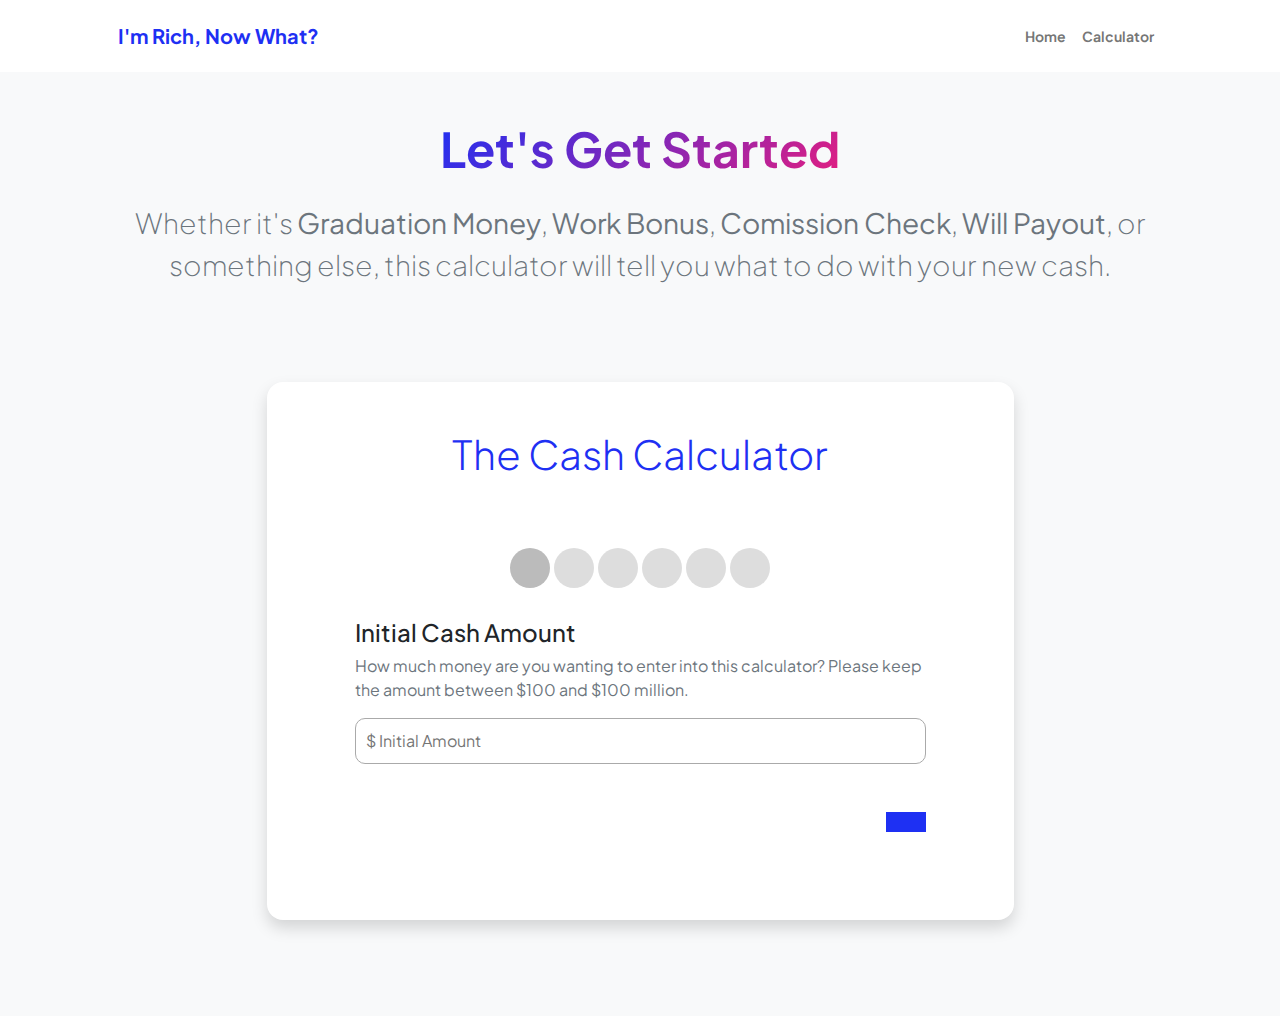
==== calc.html @ 9dc25fd2 "first commit" ====
<!DOCTYPE html>
<html lang="en">
    <head>
        <script src="https://kit.fontawesome.com/971bc65c0e.js" crossorigin="anonymous"></script>
        <script src="https://code.jquery.com/jquery-3.6.0.min.js"></script>

        <meta charset="utf-8" />
        <meta name="viewport" content="width=device-width, initial-scale=1, shrink-to-fit=no" />
        <meta name="description" content="" />
        <meta name="author" content="" />
        <title>Calculator</title>
        <!-- Favicon-->
        <link rel="icon" type="image/x-icon" href="assets/piggybank.png" />
        <!-- Custom Google font-->
        <link rel="preconnect" href="https://fonts.googleapis.com" />
        <link rel="preconnect" href="https://fonts.gstatic.com" crossorigin />
        <link href="https://fonts.googleapis.com/css2?family=Plus+Jakarta+Sans:wght@100;200;300;400;500;600;700;800;900&amp;display=swap" rel="stylesheet" />
        <!-- Bootstrap icons-->
        <link href="https://cdn.jsdelivr.net/npm/bootstrap-icons@1.8.1/font/bootstrap-icons.css" rel="stylesheet" />
        <!-- Core theme CSS (includes Bootstrap)-->
        <link href="css/styles.css" rel="stylesheet" />
    </head>
    <body class="d-flex flex-column h-100 bg-light">
        <main class="flex-shrink-0">
            <!-- Navigation-->
            <nav class="navbar navbar-expand-lg navbar-light bg-white py-3">
                <div class="container px-5">
                    <a class="navbar-brand" href="index.html"><span class="fw-bolder text-primary">I'm Rich, Now What?</span></a>
                    <button class="navbar-toggler" type="button" data-bs-toggle="collapse" data-bs-target="#navbarSupportedContent" aria-controls="navbarSupportedContent" aria-expanded="false" aria-label="Toggle navigation"><span class="navbar-toggler-icon"></span></button>
                    <div class="collapse navbar-collapse" id="navbarSupportedContent">
                        <ul class="navbar-nav ms-auto mb-2 mb-lg-0 small fw-bolder">
                            <li class="nav-item"><a class="nav-link" href="index.html">Home</a></li>
                            <li class="nav-item"><a class="nav-link" href="calc.html">Calculator</a></li>
                            <!-- <li class="nav-item"><a class="nav-link" href="projects.html">Projects</a></li>
                            <li class="nav-item"><a class="nav-link" href="contact.html">Contact</a></li> -->
                        </ul>
                    </div>
                </div>
            </nav>
            <!-- Page Content-->
            <div class="container px-5 my-5">
                <div class="text-center mb-5">
                    <h1 class="display-5 fw-bolder mb-0"><span class="text-gradient d-inline">Let's Get Started</span></h1>
                    <br>
                    <div class="fs-3 fw-light text-muted">Whether it's <strong>Graduation Money</strong>, <strong>Work Bonus</strong>, <strong>Comission Check</strong>, <strong>Will Payout</strong>, or something else, this calculator will tell you what to do with your new cash. </div>
                </div>
                <div class="row gx-5 justify-content-center">
                    <div class="col-lg-11 col-xl-9 col-xxl-8">
                        <div class="container mt-5">
                            <div class="row d-flex justify-content-center align-items-center">
                                <div class="col-md-12">
                                    <div class="card shadow border-0 rounded-4 mb-5">
                                        <div class="card-body p-5">
                                            <div class="row align-items-center gx-5">
                                                <div class="col text-center text-lg-start mb-4 mb-lg-0">
                                                    <h2 class=" text-center display-6 mb-0  text-primary"><span class="d-inline" id="register">The Cash Calculator</h2>

                                                    <div class="input-group">



                                                        <form id="regForm">
                                                            
            
                                                            <div class="all-steps" id="all-steps"> 
                                                            <span class="step"><i class="fa fa-money"></i></span> 
                                                            <span class="step"><i class="fa fa-credit-card"></i></span>
                                                            <span class="step"><i class="fa fa-person-digging"></i></span>
                                                            <span class="step"><i class="fa fa-house"></i></span>
                                                            <span class="step"><i class="fa fa-umbrella"></i></span>
                                                            <span class="step"><i class="fa fa-money-bill-trend-up"></i></span>                                                   
                                                            </div>
                                            
                                                            <div class="tab">
                                                                <h4>Initial Cash Amount</h4>
                                                                <p class="text-muted">How much money are you wanting to enter into this calculator? Please keep the amount between $100 and $100 million.</p>
                                                                <p><input placeholder="$ Initial Amount" oninput="clearError(this)" onblur="validateInput(this)" name="amt"></p>
                                                            </div>
                                                            
                                                            <script>
                                                                function validateInput(input) {
                                                                    console.log(input.value)
                                                                    const enteredValue = parseFloat(input.value.replace(/,/g, ''));


                                                                    console.log(enteredValue)
                                                                    if (isNaN(enteredValue)) {
                                                                        // Display an error message for non-numeric input
                                                                        alert("Please enter a valid numeric value.");
                                                                        input.value = ''; // Clear the input field
                                                                    } else if (enteredValue < 100 || enteredValue > 100000000) {
                                                                        // Display an error message for out-of-range values
                                                                        alert("Please enter an amount between $100 and $100 million.");
                                                                        input.value = ''; // Clear the input field
                                                                    }
                                                                }
                                                            
                                                                function clearError(input) {
                                                                    // Clear the error message and reset the class on input
                                                                    input.className = '';
                                                                }
                                                            </script>
                                                            
                                                            <div class="tab">
                                                                <h4>Credit Card Debt</h4>
                                                                <p class="text-muted">How much <strong>Credit Card Debt</strong> do you have? Credit Card Debt is money you owe from using a credit card that's not paid off yet.</p>
                                                                <p><input placeholder="$ Credit Card Debt" onblur="validateNumberInput(this, 'ccDebt')"  name="ccDebt"></p>
                                                            </div>
                                                            
                                                            
                                                            <div class="tab">
                                                                <h4>Other High Interest Debt</h4>
                                                                <p class="text-muted">Do you have any other <strong>high interest debt</strong> aside from credit card debt? We consider any loan above a 10% APR as "High Interest Debt". Other high interest debts might include Payday Loans, Personal Loans, Auto Title Loans, etc... Please enter a specific amount.</p>
                                                                <p><input placeholder="$ Other high interest debt" onblur="validateNumberInput(this, 'otherDebt')" name="otherDebt"></p>
                                                            </div>
                                                            
                                                            <div class="tab">
                                                                <h4>Montly Household Spend</h4>
                                                                <p class="text-muted">About how much does your household spend a month? This doesn't have to be exact. </p>
                                                                <p><input placeholder="$ Monthly Household Spend" onblur="validateNumberInput(this, 'monthSpend')" name="monthSpend"></p>
                                                            </div>

                                                            <div class="tab">
                                                                <h4>Emergency Fund</h4>
                                                                <p class="text-muted">How much do you have set aside as an emergecy fund?  </p>
                                                                <p class="text-muted2">An <strong>Emergency Fund</strong> is a pool of money set aside to help you cover unexpected or urgent expenses that might come up in your life. It acts like a safety net to provide financial security when unexpected events occur, such as medical emergencies, car repairs, job loss, or other unforeseen situations. </p>
                                                                <p><input placeholder="$ Current Emergency Fund Amount" onblur="validateNumberInput(this, 'emrgFund')" name="emrgFund"></p>
                                                            </div>
                                            
                                                            <div class="tab">
                                                                <h4>Roth IRA</h4>
                                                                <p class="text-muted">How much have you contributed to your <strong>Roth IRA</strong> this year? This amount cannot be over $6,500 as that is the highest amount that you can contribute annually.</p>
                                                                <p><input placeholder="$ Current RothIRA Contribution" onblur="validateRothIRA(this)" name="rothIRA"></p>
                                                            </div>
                                                            
                                                            <script>
                                                             
                                                                function validateNumberInput(input, fieldName) {
                                                                    const enteredValue = parseFloat(input.value);
                                                                    if (isNaN(enteredValue)) {
                                                                        // Display an error message for non-numeric input
                                                                        alert(`Please enter a valid numeric value for ${fieldName}.`);
                                                                        input.value = ''; // Clear the input field
                                                                    }
                                                                }

                                                            
                                                                function validateRothIRA(input) {
                                                                    const enteredValue = parseFloat(input.value);
                                                                    if (isNaN(enteredValue) || enteredValue < 0 || enteredValue > 6500) {
                                                                        // Display an error message for invalid values
                                                                        alert("Please enter a valid contribution amount for Roth IRA between 0 and $6,500.");
                                                                        input.value = ''; // Clear the input field
                                                                    }
                                                                }
                                                            </script>
                                                            
                                                            <!-- RESULTS!!! -->
                                                            <div class="thanks-message text-center" id="text-message">
                                                                <h3>Initial Amount: </h3>
                                                                <h1 class="display-5 fw-bolder mb-0 text-gradient d-inline">$<span class="text-gradient d-inline" id="amtCell"></span></h1>
                                                                <br>

                                                                <div class="row mt-4">
                                                                    <div class="col-md-3">
                                                                        <img src="assets/creditcards.png" class="img-fluid" alt="creditcards">
                                                                    </div>
                                                                    <div class="col-md-9">
                                                                        <h3>Use <strong>$<span id="ccDebtPAYCell"></span></strong> to pay off your Credit Card Debt</h3>
                                                                        <p class="text-muted">Do this today! Credit card debit is some of the worst debt you can have because of their extremely high APR. Now that you have the money, pay it off!</p>
                                                                    </div>
                                                                </div>
                                                                
                                                                <div class="row mt-4">
                                                                    <div class="col-md-3">
                                                                        <img src="assets/shovel.png" class="img-fluid" alt="Shovel">
                                                                    </div>
                                                                    <div class="col-md-9">
                                                                        <h3>Use <strong>$<span id="otherDebtPAYCell"></span></strong> to pay off any other High Interst Debt of 10% APR or higher</h3>
                                                                        <p class="text-muted">Get yourself out of the hole of debt. By putting money towards your high interest debt, compounding interest will stop being your enemy and become your best friend.</p>
                                                                    </div>
                                                            
                                                                </div>
                                                                
                                                                <div class="row mt-4">
                                                                    <div class="col-md-3">
                                                                        <img src="assets/umbrella.png" class="img-fluid" alt="Umbrella">
                                                                    </div>
                                                                    <div class="col-md-9">
                                                                        <h3>Use <strong>$<span id="emrgFundPAYCell"></span></strong> to put towards your Emergency Fund</h3>
                                                                        <p class="text-muted">Place money in a high-yield savings account. Keep it untouched unless truly necessary. The emergency fund is a safety net for unexpected events like medical issues, job loss, or car repairs. It avoids relying on loans and provides stability during tough times.</p>
                                                                    </div>
                                                                    
                                                                </div>
                                                                
                                                                <div class="row mt-4">
                                                                    <div class="col-md-3">
                                                                        <img src="assets/piggybank.png" class="img-fluid" alt="Piggybank">
                                                                    </div>
                                                                    <div class="col-md-9">
                                                                        <h3>Use <strong>$<span id="rothIRAPAYCell"></span></strong> to put into a Roth IRA</h3>
                                                                        <p class="text-muted">Contributing to a Roth IRA is important because it allows you to save money for retirement in a tax-efficient way. The contributions you make are with after-tax dollars, so when you take it out later, it's usually tax-free. This saves taxes and gives more retirement money.</p>
                                                                    </div>
                                                                </div>
                                                                <br>

                                                                <h4>Remaining balance for other Investments:</h4>
                                                                <h2 class="display-5 fw-bolder mb-0 text-gradient d-inline">$<span class="text-gradient d-inline" id="updatedAmtValue"></span></h2>
                                                                <br>
                                                                <br>
                                                                <p>I follow the 40-40-20 investment strategy. This means I recommend investing 40% in low risk investments, 40% in medium risk investments, and use the last 20% for high risk investments.</p>
                                                                <br>
                                                                <div class="row mt-4">
                                                                    <div class="col-md-3">
                                                                        <img src="assets/green40.png" class="img-fluid" alt="green40">
                                                                    </div>
                                                                    <div class="col-md-9">
                                                                        <h3>Low Risk Investments: <strong>$<span id="lowInvestment"></span></strong></h3>
                                                                        <p class="text-muted">You should shoot for a 5%-8% return on investment. The goal of this investment is to cover for inflation.</p>
                                                                        <ul id="myList">
                                                                            <li>High-Yield Savings Account</li>
                                                                            <li>Bonds</li>
                                                                            <li>Treasury bills</li>
                                                                        </ul>
                                                                    </div>
                                                                </div>
                                                                <div class="row mt-4">
                                                                    <div class="col-md-3">
                                                                        <img src="assets/orange40.png" class="img-fluid" alt="orange40">
                                                                    </div>
                                                                    <div class="col-md-9">
                                                                        <h3>Medium Risk Investments: <strong>$<span id="medInvestment"></span></strong></h3>
                                                                        <p class="text-muted">The goal of the medium risk investments is a 10%-30% return on investment.</p>
                                                                    
                                                                        <ul id="myList">
                                                                            <li>Index Funds</li>
                                                                            <li>Stock Market</li>
                                                                            <li>Mutual Funds</li>
                                                                        </ul>
                                                                    </div>
                                                                </div>
                                                                <div class="row mt-4">
                                                                    <div class="col-md-3">
                                                                        <img src="assets/red20.png" class="img-fluid" alt="red20">
                                                                    </div>
                                                                    <div class="col-md-9">
                                                                        <h3>High Risk Investments: <strong>$<span id="highInvestment"></span></strong></h3>
                                                                        <p class="text-muted">The last 20% of your investment money CAN go towards riskier investments (you don't have to if you want to be more risk adverse). These are the investments that can lead to 2-10X of return. Go for the Grand Slam. However, never invest money here that you cannot live with out. Also, never go in on only one high risk investment. </p>
                                                                        <ul id="myList">
                                                                            <li>Real Estate</li>
                                                                            <li>Venture Capital</li>
                                                                            <li>Cryptocurrency</li>
                                                                        </ul>
                                                                    </div>
                                                                </div>
                                                                <br>
                                                                <br>
                                                                <br>

                                                                <p>REMEMBER! I am not a financial advisor by any means. This is just my take on smart finance. Please don't sue me if you lose money in investments. Much appreciated.</p>
                                                            </div>

                           


                                                            <script>
                                                                const userInput = {
                                                                  amt: 0,
                                                                  ccDebt: 0,
                                                                  otherDebt: 0,
                                                                  monthSpend: 0,
                                                                  emrgFund: 0,
                                                                  rothIRA: 0,
                                                                  ccDebtPAY: 0,
                                                                  otherDebtPAY: 0,
                                                                  emrgFundPAY: 0,
                                                                  emrgFundValue: 0,
                                                                  rothIRAPAY: 0,
                                                                  rothIRAValue: 0,
                                                                };
                                                                
                                                                const amt = document.querySelector('input[name="amt"]');
                                                                const ccDebt = document.querySelector('input[name="ccDebt"]');
                                                                const otherDebt = document.querySelector('input[name="otherDebt"]');
                                                                const monthSpend = document.querySelector('input[name="monthSpend"]');
                                                                const emrgFund = document.querySelector('input[name="emrgFund"]');
                                                                const rothIRA = document.querySelector('input[name="rothIRA"]');
                                                                
                                                                const amtCell = document.getElementById('amtCell');
                                                                const ccDebtCell = document.getElementById('ccDebtCell');
                                                                const otherDebtCell = document.getElementById('otherDebtCell');
                                                                const monthSpendCell = document.getElementById('monthSpendCell');
                                                                const emrgFundCell = document.getElementById('emrgFundCell');
                                                                const rothIRACell = document.getElementById('rothIRACell');
                                                                
                                                                amt.addEventListener('input', function () {
                                                                    const enteredValue = parseFloat(amt.value.replace(/,/g, '')) || 0;

                                                                    // Update userInput.amt with the parsed value
                                                                    userInput.amt = enteredValue;
                                                                    amtCell.textContent = enteredValue.toLocaleString('en-US'); // Display with two decimal places

                                                                });
                                                                
                                                                ccDebt.addEventListener('blur', function () {
                                                                  handleBlur(ccDebt, 'ccDebt'); 
                                                                  const enteredValue = parseFloat(ccDebt.value.replace(/,/g, '')) || 0;

                                                                    // Update userInput.amt with the parsed value
                                                                  userInput.ccDebt = enteredValue;
                                                                  //ccDebtCell.textContent = userInput.ccDebt.toFixed(0); // Display with two decimal places
                                                                  calculateCCDebtPAY();
                                                                });
                                                                
                                                                otherDebt.addEventListener('blur', function () {
                                                                  handleBlur(otherDebt, 'otherDebt');
                                                                  const enteredValue = parseFloat(otherDebt.value.replace(/,/g, '')) || 0;

                                                                  userInput.otherDebt = enteredValue;
                                                                  //otherDebtCell.textContent = userInput.otherDebt.toFixed(0); // Display with two decimal places
                                                                  calculateOtherDebtPAY();
                                                                });
                                                                
                                                                monthSpend.addEventListener('blur', function () {
                                                                  handleBlur(monthSpend, 'monthSpend');
                                                                  const enteredValue = parseFloat(monthSpend.value.replace(/,/g, '')) || 0;

                                                                  userInput.monthSpend = enteredValue;
                                                                  //monthSpendCell.textContent = userInput.monthSpend.toFixed(0); // Display with two decimal places
                                                                });
                                                                
                                                                emrgFund.addEventListener('blur', function () {
                                                                  handleBlur(emrgFund, 'emrgFund');  
                                                                  const enteredValue = parseFloat(emrgFund.value.replace(/,/g, '')) || 0;

                                                                  userInput.emrgFund = enteredValue;
                                                                  //emrgFundCell.textContent = userInput.emrgFund.toFixed(0); // Display with two decimal places
                                                                  calculateEmrgFundPAY();
                                                                });
                                                                
                                                                rothIRA.addEventListener('blur', function () {
                                                                  handleBlur(rothIRA, 'rothIRA');
                                                                  const enteredValue = parseFloat(rothIRA.value.replace(/,/g, '')) || 0;

                                                                  userInput.rothIRA = enteredValue;
                                                                  //rothIRACell.textContent = userInput.rothIRA.toFixed(0); // Display with two decimal places
                                                                  calculateRothIRAPAY();
                                                                  calculateLowInvestment();
                                                                  calculateMediumInvestment();
                                                                  calculateHighInvestment();

                                                                });

                                                                // Function to calculate ccDebtPAY and update amt
                                                                function calculateCCDebtPAY() {

                                                                    if (userInput.ccDebt <= userInput.amt) {
                                                                        userInput.ccDebtPAY = userInput.ccDebt;
                                                                        userInput.amt = userInput.amt - userInput.ccDebtPAY;
                                                                    } else {
                                                                        userInput.ccDebtPAY = userInput.amt;
                                                                        userInput.amt = 0;
                                                                    }

                                                                    // Update the ccDebtPAY display
                                                                    ccDebtPAYCell.textContent = userInput.ccDebtPAY.toLocaleString('en-US');

                                                                    // Update the updatedAmtValue Display
                                                                    updatedAmtValue.textContent = userInput.amt.toFixed(0);
                                                                }

                                                                // Function to calculate otherDebtPAY and update amt
                                                                function calculateOtherDebtPAY() {
                                                                    if(userInput.otherDebt <= userInput.amt) {
                                                                        userInput.otherDebtPAY = userInput.otherDebt;
                                                                        userInput.amt = userInput.amt - userInput.otherDebtPAY;
                                                                    } else {
                                                                        userInput.otherDebtPAY = userInput.amt;
                                                                        userInput.amt = 0;
                                                                    }

                                                                    // Update the otherDebtPAY display
                                                                    otherDebtPAYCell.textContent = userInput.otherDebtPAY.toLocaleString('en-US');

                                                                    // Update the updatedAmtValue Display
                                                                    updatedAmtValue.textContent = userInput.amt.toFixed(0);
                                                                }

                                                                //Function to calculate emrgFundPAY and update amt
                                                                function calculateEmrgFundPAY() {
                                                                    const emrgFundValue = userInput.monthSpend * 3 - userInput.emrgFund;

                                                                    console.log(emrgFundValue)

                                                                    if (emrgFundValue <= userInput.amt) {
                                                                        if (emrgFundValue < 0) {
                                                                            userInput.emrgFundPAY = 0;
                                                                        } else {
                                                                            userInput.emrgFundPAY = emrgFundValue;
                                                                        }
                                                                        userInput.amt = userInput.amt - userInput.emrgFundPAY;
                                                                    }
                                                                    else {
                                                                        userInput.emrgFundPAY = userInput.amt;
                                                                        userInput.amt = 0;
                                                                    }

                                                                    // Update the emrgFundPAY display
                                                                    emrgFundPAYCell.textContent = userInput.emrgFundPAY.toLocaleString('en-US');

                                                                    // Update the updatedAmtValue Display
                                                                    updatedAmtValue.textContent = userInput.amt.toFixed(0);
                                                                }

                                                                //Function to calculate rothIRAPAY and update amt
                                                                function calculateRothIRAPAY(){
                                                                    const rothIRAValue = 6500 - userInput.rothIRA;

                                                                    console.log(rothIRAValue)


                                                                    if(rothIRAValue <= userInput.amt){
                                                                        if(rothIRAValue < 0) {
                                                                            userInput.rothIRAPAY = 0;
                                                                        } else {
                                                                            userInput.rothIRAPAY = rothIRAValue;
                                                                        }
                                                                        userInput.amt = userInput.amt - userInput.rothIRAPAY;
                                                                    } else {
                                                                        userInput.rothIRAPAY = userInput.amt;
                                                                        userInput.amt = 0;
                                                                    }

                                                                    // Update the emrgFundPAY display
                                                                    rothIRAPAYCell.textContent = userInput.rothIRAPAY.toLocaleString('en-US');

                                                                    // Update the updatedAmtValue Display
                                                                    updatedAmtValue.textContent = userInput.amt.toLocaleString('en-US');
                                                                }

                                                                function calculateLowInvestment() {
                                                                    const lowInvestmentValue = userInput.amt * 0.4;
                                                                    const lowInvestmentCell = document.getElementById('lowInvestment');
                                                                    if (lowInvestmentCell) {
                                                                        lowInvestmentCell.textContent = lowInvestmentValue.toLocaleString('en-US');
                                                                    }
                                                                }

                                                                function calculateMediumInvestment() {
                                                                    const medInvestmentValue = userInput.amt * 0.4;
                                                                    const medInvestmentCell = document.getElementById('medInvestment');
                                                                    if (medInvestmentCell) {
                                                                        medInvestmentCell.textContent = medInvestmentValue.toLocaleString('en-US');
                                                                    }
                                                                }

                                                                function calculateHighInvestment() {
                                                                    const highInvestmentValue = userInput.amt * 0.2;
                                                                    const highInvestmentCell = document.getElementById('highInvestment');
                                                                    if (highInvestmentCell) {
                                                                        highInvestmentCell.textContent = highInvestmentValue.toLocaleString('en-US');
                                                                    }
                                                                }

                                                                
                                                                











                                                                function handleBlur(input, fieldName) {
                                                                    userInput[fieldName] = parseFloat(input.value) || 0;
                                                                    const cellId = fieldName + 'Cell';
                                                                    const cell = document.getElementById(cellId);
                                                                    if (cell) {
                                                                        cell.textContent = userInput[fieldName].toFixed(0);
                                                                    }
                                                                    // Add any additional calculations or updates related to the field here
                                                                }







                                                            </script>
                                                            <br>
                                                            <div style="overflow:auto;" id="nextprevious">
                                                                <div style="float:right;">
                                                                <button type="button" id="prevBtn" onclick="nextPrev(-1)"><i class="fa fa-angle-double-left"></i></button> 
                                                                <button type="button" id="nextBtn" onclick="nextPrev(1)"><i class="fa fa-angle-double-right"></i></button> </div>
                                                            </div>
                                                        </form>
                                                    </div>
                                                </div>
                                            </div>
                                        </div>
                                    </div>
                                </div>
                            </div>
                        </div>
                  
                            
                        
                        
                    </div>
                </div>
            </div>
        </main>
        <!-- Footer-->
        <!-- <footer class="bg-white py-4 mt-auto">
            <div class="container px-5">
                <div class="row align-items-center justify-content-between flex-column flex-sm-row">
                    <div class="col-auto"><div class="small m-0">Copyright &copy; Your Website 2023</div></div>
                    <div class="col-auto">
                        <a class="small" href="#!">Privacy</a>
                        <span class="mx-1">&middot;</span>
                        <a class="small" href="#!">Terms</a>
                        <span class="mx-1">&middot;</span>
                        <a class="small" href="#!">Contact</a>
                    </div>
                </div>
            </div> -->
        </footer>
        <!-- Bootstrap core JS-->
        <script src="https://stackpath.bootstrapcdn.com/bootstrap/4.4.1/css/bootstrap.min.css"></script>

        <script src="https://stackpath.bootstrapcdn.com/bootstrap/4.4.1/js/bootstrap.bundle.min.js"></script>
        <script src="https://cdnjs.cloudflare.com/ajax/libs/jquery/3.2.1/jquery.min.js"></script>

        <script src="https://cdnjs.cloudflare.com/ajax/libs/font-awesome/4.7.0/css/font-awesome.min.css"></script>
        <script src="https://cdn.jsdelivr.net/npm/bootstrap@5.2.3/dist/js/bootstrap.bundle.min.js"></script>
        <!-- Core theme JS-->
        <script src="js/scripts.js"></script>
    </body>
</html>
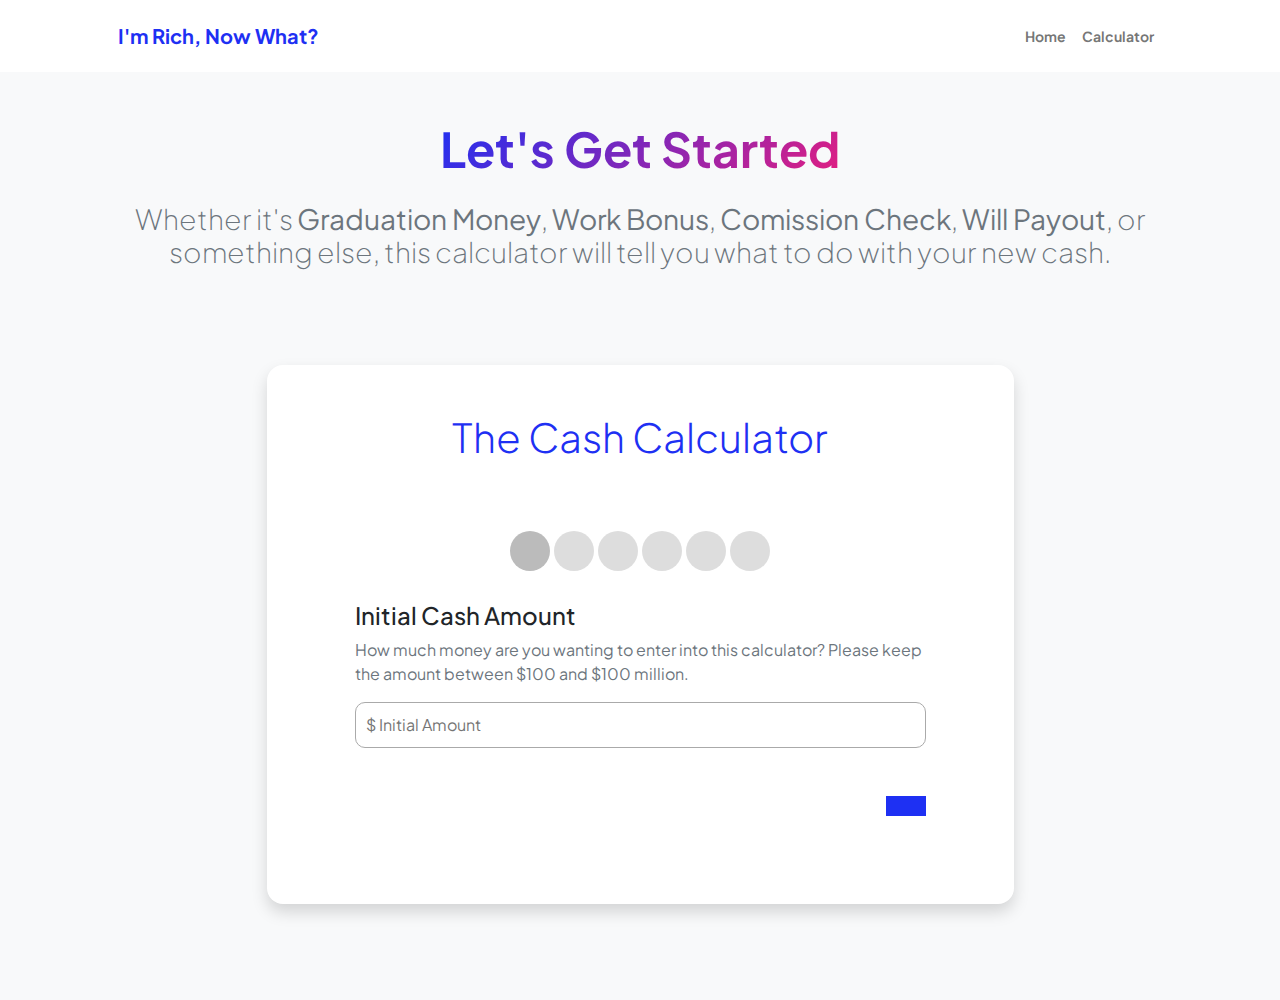
==== commit 4827acfd: "4gh commit" ====
--- a/calc.html
+++ b/calc.html
@@ -39,10 +39,10 @@
             </nav>
             <!-- Page Content-->
             <div class="container px-5 my-5">
-                <div class="text-center mb-5">
-                    <h1 class="display-5 fw-bolder mb-0"><span class="text-gradient d-inline">Let's Get Started</span></h1>
+                <div class="text-center mb-5 text-smaller">
+                    <h1 class="display-5 fw-bolder mb-0 text-smaller"><span class="text-gradient d-inline ">Let's Get Started</span></h1>
                     <br>
-                    <div class="fs-3 fw-light text-muted">Whether it's <strong>Graduation Money</strong>, <strong>Work Bonus</strong>, <strong>Comission Check</strong>, <strong>Will Payout</strong>, or something else, this calculator will tell you what to do with your new cash. </div>
+                    <h3 class="fs-3 fw-light text-muted text-smaller">Whether it's <strong>Graduation Money</strong>, <strong>Work Bonus</strong>, <strong>Comission Check</strong>, <strong>Will Payout</strong>, or something else, this calculator will tell you what to do with your new cash. </h3>
                 </div>
                 <div class="row gx-5 justify-content-center">
                     <div class="col-lg-11 col-xl-9 col-xxl-8">
@@ -53,7 +53,7 @@
                                         <div class="card-body p-5">
                                             <div class="row align-items-center gx-5">
                                                 <div class="col text-center text-lg-start mb-4 mb-lg-0">
-                                                    <h2 class=" text-center display-6 mb-0  text-primary"><span class="d-inline" id="register">The Cash Calculator</h2>
+                                                    <h2 class=" text-center display-6 mb-0  text-primary text-smaller"><span class="d-inline" id="register">The Cash Calculator</h2>
 
                                                     <div class="input-group">
 
@@ -63,17 +63,17 @@
                                                             
             
                                                             <div class="all-steps" id="all-steps"> 
-                                                            <span class="step"><i class="fa fa-money"></i></span> 
-                                                            <span class="step"><i class="fa fa-credit-card"></i></span>
-                                                            <span class="step"><i class="fa fa-person-digging"></i></span>
-                                                            <span class="step"><i class="fa fa-house"></i></span>
-                                                            <span class="step"><i class="fa fa-umbrella"></i></span>
-                                                            <span class="step"><i class="fa fa-money-bill-trend-up"></i></span>                                                   
+                                                            <span class="step icon-smaller" ><i class="fa fa-money"></i></span> 
+                                                            <span class="step icon-smaller"><i class="fa fa-credit-card"></i></span>
+                                                            <span class="step icon-smaller"><i class="fa fa-person-digging"></i></span>
+                                                            <span class="step icon-smaller"><i class="fa fa-house"></i></span>
+                                                            <span class="step icon-smaller"><i class="fa fa-umbrella"></i></span>
+                                                            <span class="step icon-smaller"><i class="fa fa-money-bill-trend-up"></i></span>                                                   
                                                             </div>
                                             
                                                             <div class="tab">
-                                                                <h4>Initial Cash Amount</h4>
-                                                                <p class="text-muted">How much money are you wanting to enter into this calculator? Please keep the amount between $100 and $100 million.</p>
+                                                                <h4 class="text-smaller">Initial Cash Amount</h4>
+                                                                <p class="text-muted text-smaller">How much money are you wanting to enter into this calculator? Please keep the amount between $100 and $100 million.</p>
                                                                 <p><input placeholder="$ Initial Amount" oninput="clearError(this)" onblur="validateInput(this)" name="amt"></p>
                                                             </div>
                                                             
@@ -102,34 +102,34 @@
                                                             </script>
                                                             
                                                             <div class="tab">
-                                                                <h4>Credit Card Debt</h4>
-                                                                <p class="text-muted">How much <strong>Credit Card Debt</strong> do you have? Credit Card Debt is money you owe from using a credit card that's not paid off yet.</p>
+                                                                <h4 class="text-smaller">Credit Card Debt</h4>
+                                                                <p class="text-muted text-smaller">How much <strong>Credit Card Debt</strong> do you have? Credit Card Debt is money you owe from using a credit card that's not paid off yet.</p>
                                                                 <p><input placeholder="$ Credit Card Debt" onblur="validateNumberInput(this, 'ccDebt')"  name="ccDebt"></p>
                                                             </div>
                                                             
                                                             
                                                             <div class="tab">
-                                                                <h4>Other High Interest Debt</h4>
-                                                                <p class="text-muted">Do you have any other <strong>high interest debt</strong> aside from credit card debt? We consider any loan above a 10% APR as "High Interest Debt". Other high interest debts might include Payday Loans, Personal Loans, Auto Title Loans, etc... Please enter a specific amount.</p>
+                                                                <h4 class="text-smaller">Other High Interest Debt</h4>
+                                                                <p class="text-muted text-smaller">Do you have any other <strong>high interest debt</strong> aside from credit card debt? We consider any loan above a 10% APR as "High Interest Debt". Other high interest debts might include Payday Loans, Personal Loans, Auto Title Loans, etc... Please enter a specific amount.</p>
                                                                 <p><input placeholder="$ Other high interest debt" onblur="validateNumberInput(this, 'otherDebt')" name="otherDebt"></p>
                                                             </div>
                                                             
                                                             <div class="tab">
-                                                                <h4>Montly Household Spend</h4>
-                                                                <p class="text-muted">About how much does your household spend a month? This doesn't have to be exact. </p>
+                                                                <h4 class="text-smaller">Montly Household Spend</h4>
+                                                                <p class="text-muted text-smaller">About how much does your household spend a month? This doesn't have to be exact. </p>
                                                                 <p><input placeholder="$ Monthly Household Spend" onblur="validateNumberInput(this, 'monthSpend')" name="monthSpend"></p>
                                                             </div>
 
                                                             <div class="tab">
-                                                                <h4>Emergency Fund</h4>
-                                                                <p class="text-muted">How much do you have set aside as an emergecy fund?  </p>
+                                                                <h4 class="text-smaller">Emergency Fund</h4>
+                                                                <p class="text-muted text-smaller">How much do you have set aside as an emergecy fund?  </p>
                                                                 <p class="text-muted2">An <strong>Emergency Fund</strong> is a pool of money set aside to help you cover unexpected or urgent expenses that might come up in your life. It acts like a safety net to provide financial security when unexpected events occur, such as medical emergencies, car repairs, job loss, or other unforeseen situations. </p>
                                                                 <p><input placeholder="$ Current Emergency Fund Amount" onblur="validateNumberInput(this, 'emrgFund')" name="emrgFund"></p>
                                                             </div>
                                             
                                                             <div class="tab">
-                                                                <h4>Roth IRA</h4>
-                                                                <p class="text-muted">How much have you contributed to your <strong>Roth IRA</strong> this year? This amount cannot be over $6,500 as that is the highest amount that you can contribute annually.</p>
+                                                                <h4 class="text-smaller">Roth IRA</h4>
+                                                                <p class="text-muted text-smaller">How much have you contributed to your <strong>Roth IRA</strong> this year? This amount cannot be over $6,500 as that is the highest amount that you can contribute annually.</p>
                                                                 <p><input placeholder="$ Current RothIRA Contribution" onblur="validateRothIRA(this)" name="rothIRA"></p>
                                                             </div>
                                                             
@@ -163,7 +163,7 @@
 
                                                                 <div class="row mt-4">
                                                                     <div class="col-md-3">
-                                                                        <img src="assets/creditcards.png" class="img-fluid" alt="creditcards">
+                                                                        <img src="assets/creditcards.png" class="img-fluid img-responsive" alt="creditcards">
                                                                     </div>
                                                                     <div class="col-md-9">
                                                                         <h3>Use <strong>$<span id="ccDebtPAYCell"></span></strong> to pay off your Credit Card Debt</h3>
@@ -173,7 +173,7 @@
                                                                 
                                                                 <div class="row mt-4">
                                                                     <div class="col-md-3">
-                                                                        <img src="assets/shovel.png" class="img-fluid" alt="Shovel">
+                                                                        <img src="assets/shovel.png" class="img-fluid img-responsive" alt="Shovel">
                                                                     </div>
                                                                     <div class="col-md-9">
                                                                         <h3>Use <strong>$<span id="otherDebtPAYCell"></span></strong> to pay off any other High Interst Debt of 10% APR or higher</h3>
@@ -184,7 +184,7 @@
                                                                 
                                                                 <div class="row mt-4">
                                                                     <div class="col-md-3">
-                                                                        <img src="assets/umbrella.png" class="img-fluid" alt="Umbrella">
+                                                                        <img src="assets/umbrella.png" class="img-fluid img-responsive" alt="Umbrella">
                                                                     </div>
                                                                     <div class="col-md-9">
                                                                         <h3>Use <strong>$<span id="emrgFundPAYCell"></span></strong> to put towards your Emergency Fund</h3>
@@ -195,7 +195,7 @@
                                                                 
                                                                 <div class="row mt-4">
                                                                     <div class="col-md-3">
-                                                                        <img src="assets/piggybank.png" class="img-fluid" alt="Piggybank">
+                                                                        <img src="assets/piggybank.png" class="img-fluid img-responsive" alt="Piggybank">
                                                                     </div>
                                                                     <div class="col-md-9">
                                                                         <h3>Use <strong>$<span id="rothIRAPAYCell"></span></strong> to put into a Roth IRA</h3>
@@ -212,7 +212,7 @@
                                                                 <br>
                                                                 <div class="row mt-4">
                                                                     <div class="col-md-3">
-                                                                        <img src="assets/green40.png" class="img-fluid" alt="green40">
+                                                                        <img src="assets/green40.png" class="img-fluid img-responsive" alt="green40">
                                                                     </div>
                                                                     <div class="col-md-9">
                                                                         <h3>Low Risk Investments: <strong>$<span id="lowInvestment"></span></strong></h3>
@@ -226,7 +226,7 @@
                                                                 </div>
                                                                 <div class="row mt-4">
                                                                     <div class="col-md-3">
-                                                                        <img src="assets/orange40.png" class="img-fluid" alt="orange40">
+                                                                        <img src="assets/orange40.png" class="img-fluid img-responsive" alt="orange40">
                                                                     </div>
                                                                     <div class="col-md-9">
                                                                         <h3>Medium Risk Investments: <strong>$<span id="medInvestment"></span></strong></h3>
@@ -241,7 +241,7 @@
                                                                 </div>
                                                                 <div class="row mt-4">
                                                                     <div class="col-md-3">
-                                                                        <img src="assets/red20.png" class="img-fluid" alt="red20">
+                                                                        <img src="assets/red20.png" class="img-fluid img-responsive" alt="red20">
                                                                     </div>
                                                                     <div class="col-md-9">
                                                                         <h3>High Risk Investments: <strong>$<span id="highInvestment"></span></strong></h3>
@@ -495,8 +495,8 @@
                                                             <br>
                                                             <div style="overflow:auto;" id="nextprevious">
                                                                 <div style="float:right;">
-                                                                <button type="button" id="prevBtn" onclick="nextPrev(-1)"><i class="fa fa-angle-double-left"></i></button> 
-                                                                <button type="button" id="nextBtn" onclick="nextPrev(1)"><i class="fa fa-angle-double-right"></i></button> </div>
+                                                                <button type="button" id="prevBtn" onclick="nextPrev(-1)"><i class="fa fa-angle-double-left text-smaller"></i></button> 
+                                                                <button type="button" id="nextBtn" onclick="nextPrev(1)"><i class="fa fa-angle-double-right text-smaller"></i></button> </div>
                                                             </div>
                                                         </form>
                                                     </div>
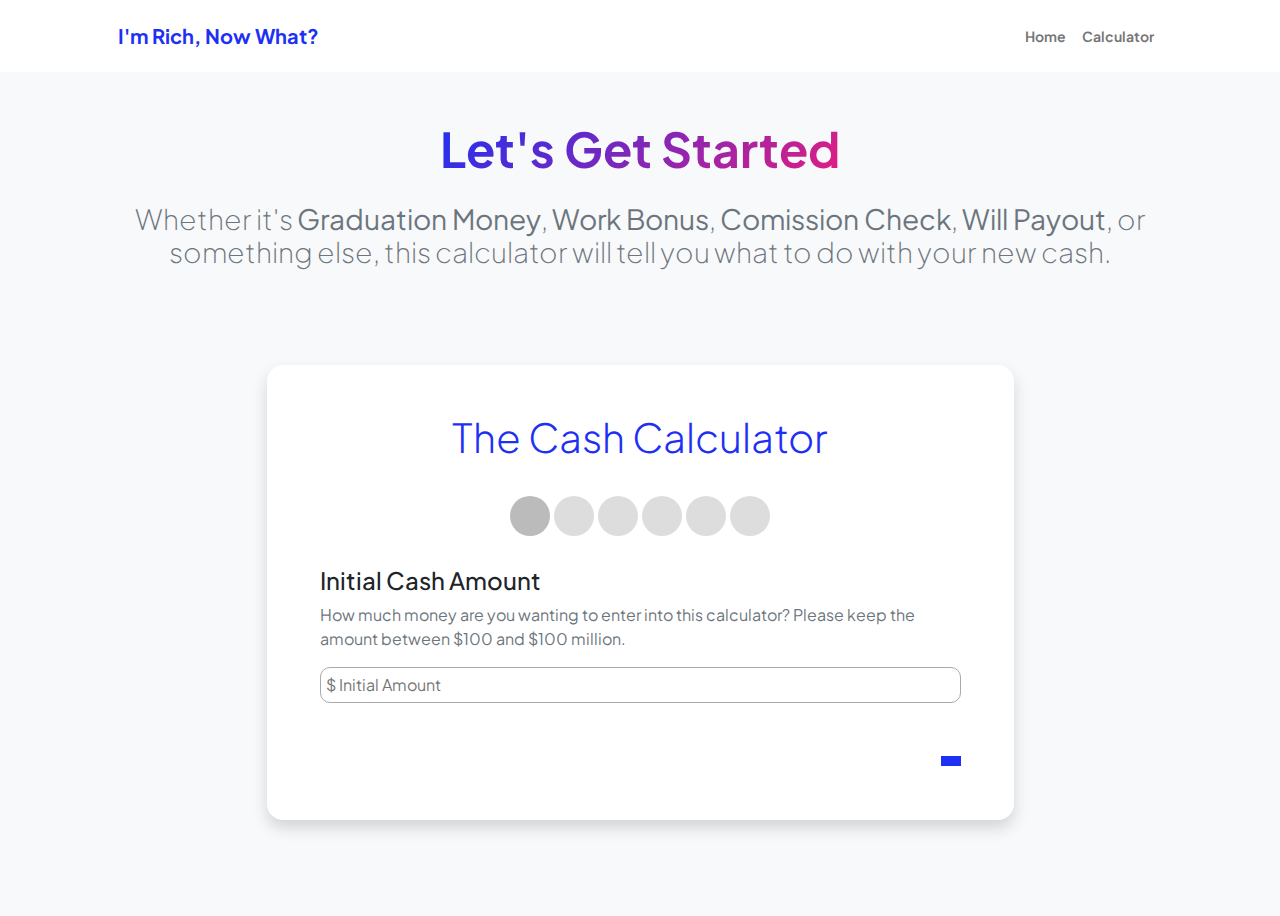
==== commit aafed8b2: "responsive" ====
--- a/calc.html
+++ b/calc.html
@@ -63,18 +63,18 @@
                                                             
             
                                                             <div class="all-steps" id="all-steps"> 
-                                                            <span class="step icon-smaller" ><i class="fa fa-money"></i></span> 
-                                                            <span class="step icon-smaller"><i class="fa fa-credit-card"></i></span>
-                                                            <span class="step icon-smaller"><i class="fa fa-person-digging"></i></span>
-                                                            <span class="step icon-smaller"><i class="fa fa-house"></i></span>
-                                                            <span class="step icon-smaller"><i class="fa fa-umbrella"></i></span>
-                                                            <span class="step icon-smaller"><i class="fa fa-money-bill-trend-up"></i></span>                                                   
+                                                            <span class="step icon-smaller" ><i class="fa fa-money icon-smaller "></i></span> 
+                                                            <span class="step icon-smaller"><i class="fa fa-credit-card icon-smaller"></i></span>
+                                                            <span class="step icon-smaller"><i class="fa fa-person-digging icon-smaller"></i></span>
+                                                            <span class="step icon-smaller"><i class="fa fa-house icon-smaller"></i></span>
+                                                            <span class="step icon-smaller"><i class="fa fa-umbrella icon-smaller"></i></span>
+                                                            <span class="step icon-smaller"><i class="fa fa-money-bill-trend-up icon-smaller"></i></span>                                                   
                                                             </div>
                                             
                                                             <div class="tab">
                                                                 <h4 class="text-smaller">Initial Cash Amount</h4>
-                                                                <p class="text-muted text-smaller">How much money are you wanting to enter into this calculator? Please keep the amount between $100 and $100 million.</p>
-                                                                <p><input placeholder="$ Initial Amount" oninput="clearError(this)" onblur="validateInput(this)" name="amt"></p>
+                                                                <p class="text-muted text-much-smaller">How much money are you wanting to enter into this calculator? Please keep the amount between $100 and $100 million.</p>
+                                                                <p class="text-much-smaller"><input placeholder="$ Initial Amount" oninput="clearError(this)" onblur="validateInput(this)" name="amt"></p>
                                                             </div>
                                                             
                                                             <script>
@@ -104,33 +104,33 @@
                                                             <div class="tab">
                                                                 <h4 class="text-smaller">Credit Card Debt</h4>
                                                                 <p class="text-muted text-smaller">How much <strong>Credit Card Debt</strong> do you have? Credit Card Debt is money you owe from using a credit card that's not paid off yet.</p>
-                                                                <p><input placeholder="$ Credit Card Debt" onblur="validateNumberInput(this, 'ccDebt')"  name="ccDebt"></p>
+                                                                <p class="text-much-smaller"><input placeholder="$ Credit Card Debt" onblur="validateNumberInput(this, 'ccDebt')"  name="ccDebt"></p>
                                                             </div>
                                                             
                                                             
                                                             <div class="tab">
                                                                 <h4 class="text-smaller">Other High Interest Debt</h4>
                                                                 <p class="text-muted text-smaller">Do you have any other <strong>high interest debt</strong> aside from credit card debt? We consider any loan above a 10% APR as "High Interest Debt". Other high interest debts might include Payday Loans, Personal Loans, Auto Title Loans, etc... Please enter a specific amount.</p>
-                                                                <p><input placeholder="$ Other high interest debt" onblur="validateNumberInput(this, 'otherDebt')" name="otherDebt"></p>
+                                                                <p class="text-much-smaller"><input placeholder="$ Other high interest debt" onblur="validateNumberInput(this, 'otherDebt')" name="otherDebt"></p>
                                                             </div>
                                                             
                                                             <div class="tab">
                                                                 <h4 class="text-smaller">Montly Household Spend</h4>
                                                                 <p class="text-muted text-smaller">About how much does your household spend a month? This doesn't have to be exact. </p>
-                                                                <p><input placeholder="$ Monthly Household Spend" onblur="validateNumberInput(this, 'monthSpend')" name="monthSpend"></p>
+                                                                <p class="text-much-smaller"><input placeholder="$ Monthly Household Spend" onblur="validateNumberInput(this, 'monthSpend')" name="monthSpend"></p>
                                                             </div>
 
                                                             <div class="tab">
                                                                 <h4 class="text-smaller">Emergency Fund</h4>
                                                                 <p class="text-muted text-smaller">How much do you have set aside as an emergecy fund?  </p>
                                                                 <p class="text-muted2">An <strong>Emergency Fund</strong> is a pool of money set aside to help you cover unexpected or urgent expenses that might come up in your life. It acts like a safety net to provide financial security when unexpected events occur, such as medical emergencies, car repairs, job loss, or other unforeseen situations. </p>
-                                                                <p><input placeholder="$ Current Emergency Fund Amount" onblur="validateNumberInput(this, 'emrgFund')" name="emrgFund"></p>
+                                                                <p class="text-much-smaller"><input placeholder="$ Current Emergency Fund Amount" onblur="validateNumberInput(this, 'emrgFund')" name="emrgFund"></p>
                                                             </div>
                                             
                                                             <div class="tab">
                                                                 <h4 class="text-smaller">Roth IRA</h4>
                                                                 <p class="text-muted text-smaller">How much have you contributed to your <strong>Roth IRA</strong> this year? This amount cannot be over $6,500 as that is the highest amount that you can contribute annually.</p>
-                                                                <p><input placeholder="$ Current RothIRA Contribution" onblur="validateRothIRA(this)" name="rothIRA"></p>
+                                                                <p class="text-much-smaller"><input placeholder="$ Current RothIRA Contribution" onblur="validateRothIRA(this)" name="rothIRA"></p>
                                                             </div>
                                                             
                                                             <script>
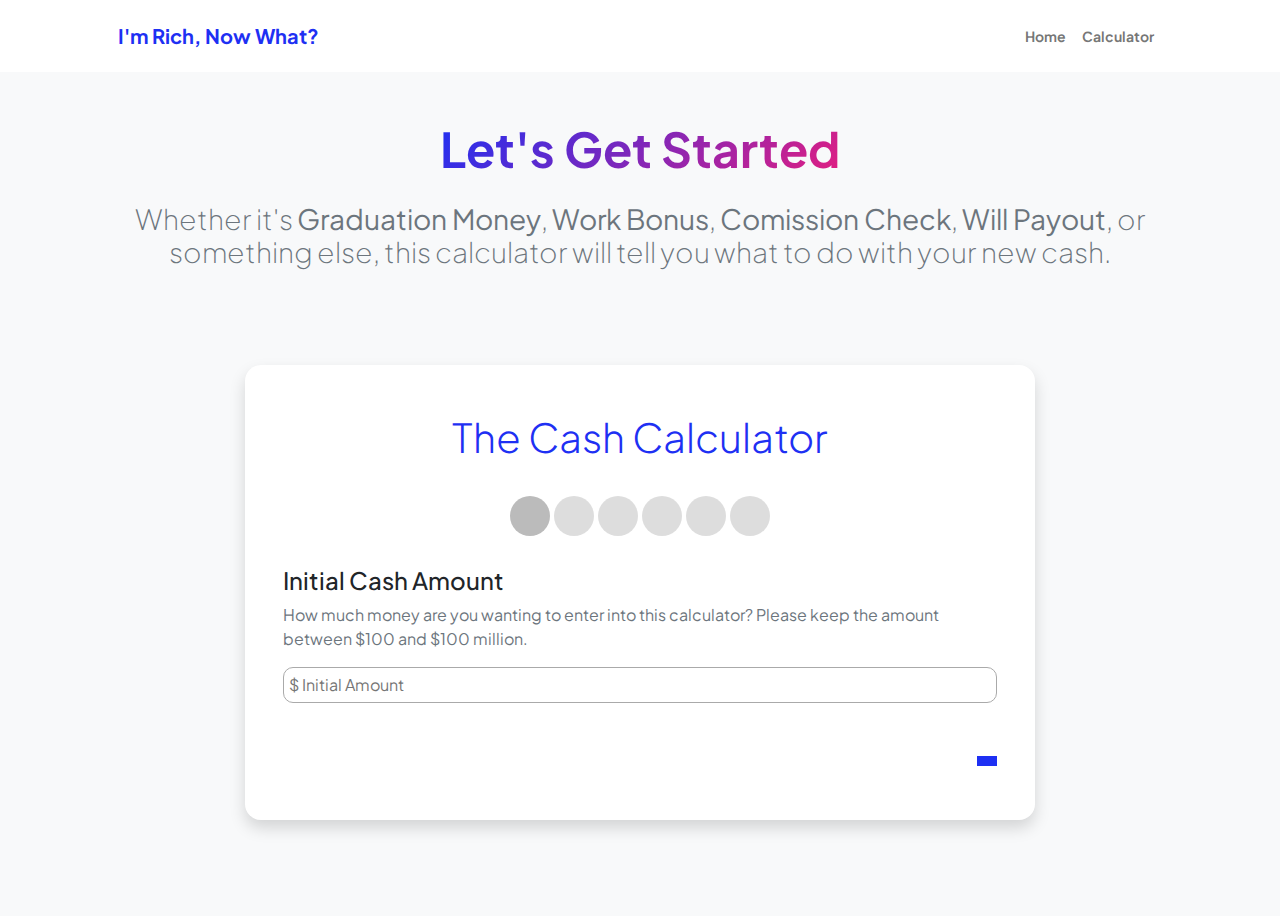
==== commit d1eb05fe: "5th update" ====
--- a/calc.html
+++ b/calc.html
@@ -39,10 +39,10 @@
             </nav>
             <!-- Page Content-->
             <div class="container px-5 my-5">
-                <div class="text-center mb-5 text-smaller">
-                    <h1 class="display-5 fw-bolder mb-0 text-smaller"><span class="text-gradient d-inline ">Let's Get Started</span></h1>
+                <div class="text-center mb-5">
+                    <h1 class="display-5 fw-bolder mb-0 text-smallish"><span class="text-gradient d-inline ">Let's Get Started</span></h1>
                     <br>
-                    <h3 class="fs-3 fw-light text-muted text-smaller">Whether it's <strong>Graduation Money</strong>, <strong>Work Bonus</strong>, <strong>Comission Check</strong>, <strong>Will Payout</strong>, or something else, this calculator will tell you what to do with your new cash. </h3>
+                    <h3 class="fw-light text-muted text-much-much-smaller">Whether it's <strong>Graduation Money</strong>, <strong>Work Bonus</strong>, <strong>Comission Check</strong>, <strong>Will Payout</strong>, or something else, this calculator will tell you what to do with your new cash. </h3>
                 </div>
                 <div class="row gx-5 justify-content-center">
                     <div class="col-lg-11 col-xl-9 col-xxl-8">
@@ -53,7 +53,7 @@
                                         <div class="card-body p-5">
                                             <div class="row align-items-center gx-5">
                                                 <div class="col text-center text-lg-start mb-4 mb-lg-0">
-                                                    <h2 class=" text-center display-6 mb-0  text-primary text-smaller"><span class="d-inline" id="register">The Cash Calculator</h2>
+                                                    <h2 class=" text-center display-6 mb-0  text-primary text-smallish"><span class="d-inline" id="register">The Cash Calculator</h2>
 
                                                     <div class="input-group">
 
@@ -103,33 +103,33 @@
                                                             
                                                             <div class="tab">
                                                                 <h4 class="text-smaller">Credit Card Debt</h4>
-                                                                <p class="text-muted text-smaller">How much <strong>Credit Card Debt</strong> do you have? Credit Card Debt is money you owe from using a credit card that's not paid off yet.</p>
+                                                                <p class="text-muted text-much-smaller">How much <strong>Credit Card Debt</strong> do you have? Credit Card Debt is money you owe from using a credit card that's not paid off yet.</p>
                                                                 <p class="text-much-smaller"><input placeholder="$ Credit Card Debt" onblur="validateNumberInput(this, 'ccDebt')"  name="ccDebt"></p>
                                                             </div>
                                                             
                                                             
                                                             <div class="tab">
                                                                 <h4 class="text-smaller">Other High Interest Debt</h4>
-                                                                <p class="text-muted text-smaller">Do you have any other <strong>high interest debt</strong> aside from credit card debt? We consider any loan above a 10% APR as "High Interest Debt". Other high interest debts might include Payday Loans, Personal Loans, Auto Title Loans, etc... Please enter a specific amount.</p>
+                                                                <p class="text-muted text-much-smaller">Do you have any other <strong>high interest debt</strong> aside from credit card debt? We consider any loan above a 10% APR as "High Interest Debt". Other high interest debts might include Payday Loans, Personal Loans, Auto Title Loans, etc... Please enter a specific amount.</p>
                                                                 <p class="text-much-smaller"><input placeholder="$ Other high interest debt" onblur="validateNumberInput(this, 'otherDebt')" name="otherDebt"></p>
                                                             </div>
                                                             
                                                             <div class="tab">
                                                                 <h4 class="text-smaller">Montly Household Spend</h4>
-                                                                <p class="text-muted text-smaller">About how much does your household spend a month? This doesn't have to be exact. </p>
+                                                                <p class="text-muted text-much-smaller">About how much does your household spend a month? This doesn't have to be exact. </p>
                                                                 <p class="text-much-smaller"><input placeholder="$ Monthly Household Spend" onblur="validateNumberInput(this, 'monthSpend')" name="monthSpend"></p>
                                                             </div>
 
                                                             <div class="tab">
                                                                 <h4 class="text-smaller">Emergency Fund</h4>
-                                                                <p class="text-muted text-smaller">How much do you have set aside as an emergecy fund?  </p>
-                                                                <p class="text-muted2">An <strong>Emergency Fund</strong> is a pool of money set aside to help you cover unexpected or urgent expenses that might come up in your life. It acts like a safety net to provide financial security when unexpected events occur, such as medical emergencies, car repairs, job loss, or other unforeseen situations. </p>
+                                                                <p class="text-muted text-much-smaller">How much do you have set aside as an emergecy fund?  </p>
+                                                                <p class="text-muted2 text-much-smaller">An <strong>Emergency Fund</strong> is a pool of money set aside to help you cover unexpected or urgent expenses that might come up in your life. It acts like a safety net to provide financial security when unexpected events occur, such as medical emergencies, car repairs, job loss, or other unforeseen situations. </p>
                                                                 <p class="text-much-smaller"><input placeholder="$ Current Emergency Fund Amount" onblur="validateNumberInput(this, 'emrgFund')" name="emrgFund"></p>
                                                             </div>
                                             
                                                             <div class="tab">
                                                                 <h4 class="text-smaller">Roth IRA</h4>
-                                                                <p class="text-muted text-smaller">How much have you contributed to your <strong>Roth IRA</strong> this year? This amount cannot be over $6,500 as that is the highest amount that you can contribute annually.</p>
+                                                                <p class="text-muted text-much-smaller">How much have you contributed to your <strong>Roth IRA</strong> this year? This amount cannot be over $6,500 as that is the highest amount that you can contribute annually.</p>
                                                                 <p class="text-much-smaller"><input placeholder="$ Current RothIRA Contribution" onblur="validateRothIRA(this)" name="rothIRA"></p>
                                                             </div>
                                                             
@@ -157,6 +157,7 @@
                                                             
                                                             <!-- RESULTS!!! -->
                                                             <div class="thanks-message text-center" id="text-message">
+                                                                <br>
                                                                 <h3>Initial Amount: </h3>
                                                                 <h1 class="display-5 fw-bolder mb-0 text-gradient d-inline">$<span class="text-gradient d-inline" id="amtCell"></span></h1>
                                                                 <br>
